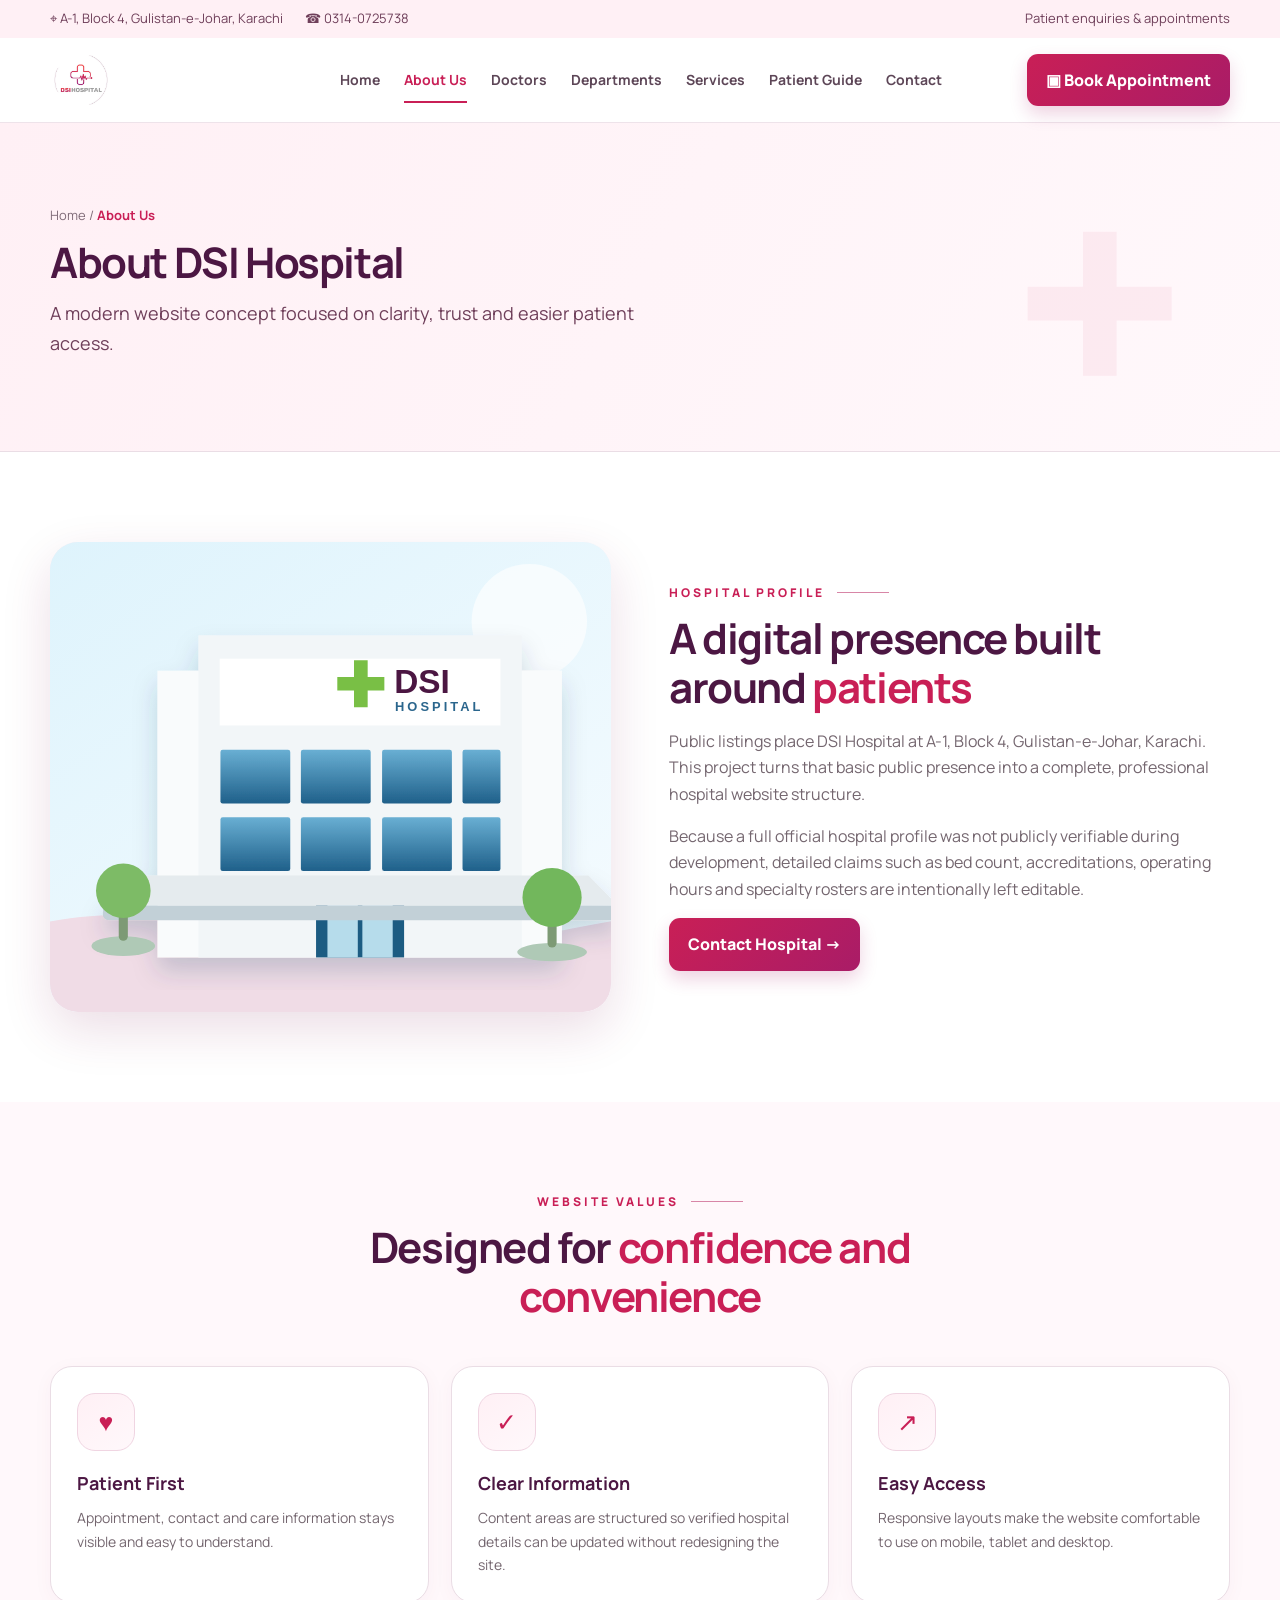
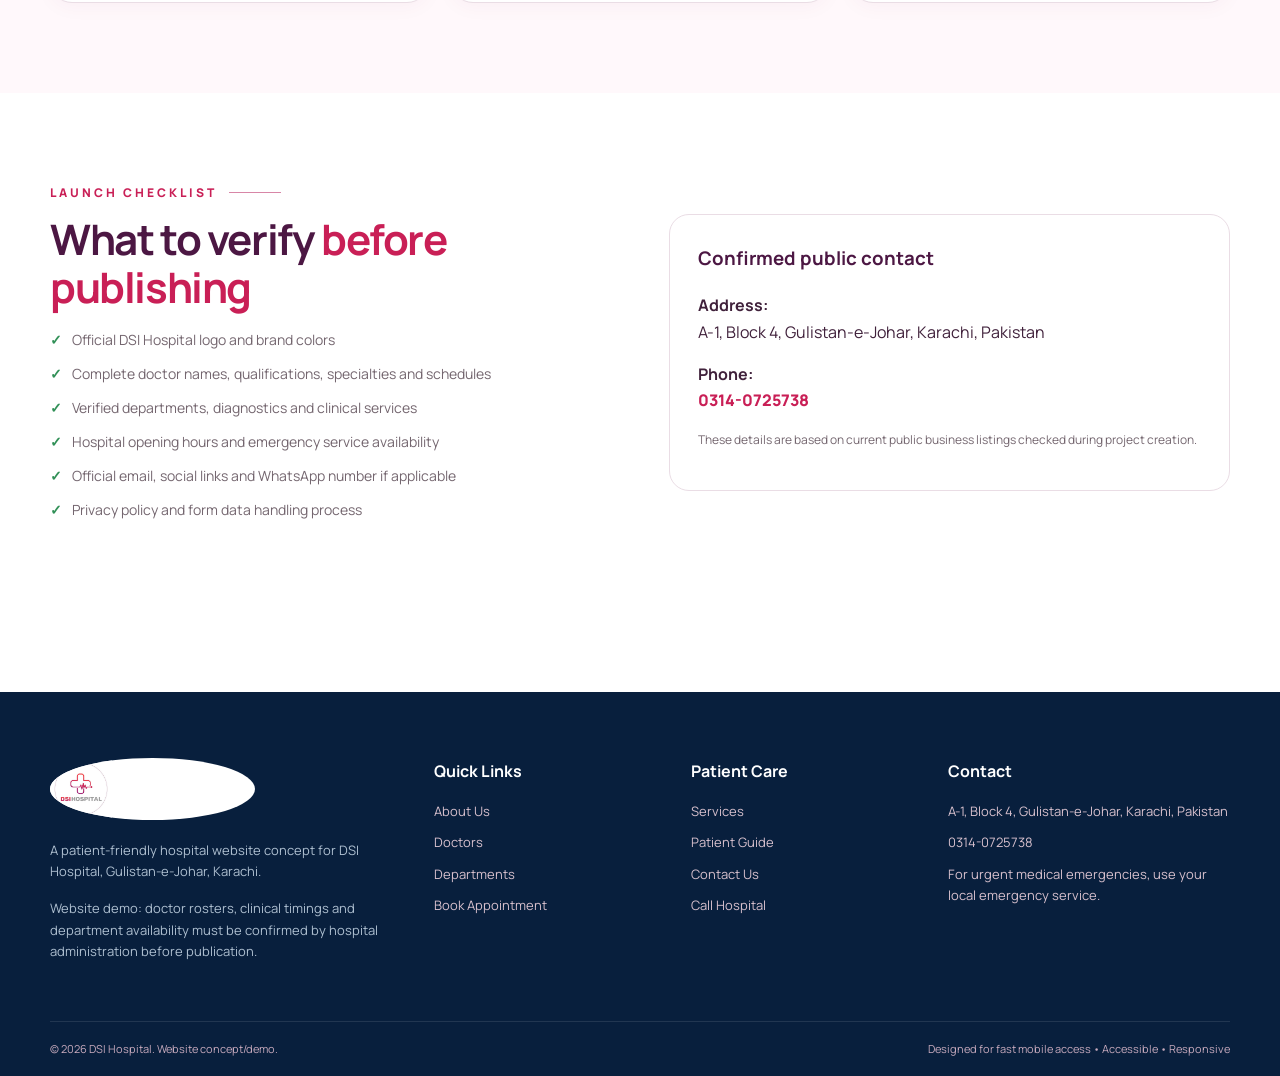
==== about.html @ d9acdf8b "Create DSI Hospital website with branded theme" ====
<!doctype html><html lang="en"><head><meta charset="utf-8"><meta name="viewport" content="width=device-width,initial-scale=1"><title>About Us | DSI Hospital</title><link rel="stylesheet" href="assets/css/style.css"></head><body data-page="about"><div id="site-header"></div><main>
<section class="page-hero"><div class="container"><div class="breadcrumbs"><a href="index.html">Home</a> / <b>About Us</b></div><h1>About DSI Hospital</h1><p class="lead">A modern website concept focused on clarity, trust and easier patient access.</p></div></section>
<section class="section"><div class="container split"><div class="media-card"><img src="assets/images/hospital-building.svg" alt="DSI Hospital illustration"></div><div class="split-copy"><div class="eyebrow">Hospital Profile</div><h2>A digital presence built around <span>patients</span></h2><p>Public listings place DSI Hospital at A-1, Block 4, Gulistan-e-Johar, Karachi. This project turns that basic public presence into a complete, professional hospital website structure.</p><p>Because a full official hospital profile was not publicly verifiable during development, detailed claims such as bed count, accreditations, operating hours and specialty rosters are intentionally left editable.</p><a href="contact.html" class="btn btn-primary">Contact Hospital →</a></div></div></section>
<section class="section soft"><div class="container"><div class="section-title"><div class="eyebrow" style="justify-content:center">Website Values</div><h2>Designed for <span>confidence and convenience</span></h2></div><div class="grid-3"><div class="card"><div class="service-icon">♥</div><h3>Patient First</h3><p>Appointment, contact and care information stays visible and easy to understand.</p></div><div class="card"><div class="service-icon">✓</div><h3>Clear Information</h3><p>Content areas are structured so verified hospital details can be updated without redesigning the site.</p></div><div class="card"><div class="service-icon">↗</div><h3>Easy Access</h3><p>Responsive layouts make the website comfortable to use on mobile, tablet and desktop.</p></div></div></div></section>
<section class="section"><div class="container split"><div class="split-copy"><div class="eyebrow">Launch Checklist</div><h2>What to verify <span>before publishing</span></h2><ul class="list-clean"><li>Official DSI Hospital logo and brand colors</li><li>Complete doctor names, qualifications, specialties and schedules</li><li>Verified departments, diagnostics and clinical services</li><li>Hospital opening hours and emergency service availability</li><li>Official email, social links and WhatsApp number if applicable</li><li>Privacy policy and form data handling process</li></ul></div><div class="info-panel"><h3>Confirmed public contact</h3><p><b>Address:</b><br>A-1, Block 4, Gulistan-e-Johar, Karachi, Pakistan</p><p><b>Phone:</b><br><a href="tel:+923140725738" style="color:var(--blue);font-weight:800">0314-0725738</a></p><p class="form-note">These details are based on current public business listings checked during project creation.</p></div></div></section>
</main><div id="site-footer"></div><script src="assets/js/main.js"></script></body></html>
---- assets/css/style.css ----
@import url('https://fonts.googleapis.com/css2?family=Manrope:wght@400;500;600;700;800&family=Playfair+Display:wght@700&display=swap');

:root{
  --navy:#4c1743;
  --blue:#c91f56;
  --blue-2:#a91c67;
  --cyan:#fff0f5;
  --green:#c91f56;
  --green-2:#a91c67;
  --ink:#40213b;
  --muted:#74666f;
  --line:#eadde5;
  --bg:#fff8fb;
  --white:#fff;
  --shadow:0 18px 50px rgba(119,23,76,.14);
  --shadow-sm:0 8px 24px rgba(119,23,76,.1);
  --radius:22px;
  --radius-sm:14px;
}
*{box-sizing:border-box}
html{scroll-behavior:smooth}
body{margin:0;font-family:Manrope,Arial,sans-serif;color:var(--ink);background:#fff;line-height:1.65}
a{color:inherit;text-decoration:none}
img{max-width:100%;display:block}
button,input,select,textarea{font:inherit}
.container{width:min(1180px,calc(100% - 40px));margin:auto}
.topbar{background:#fff0f5;color:#6f3f5a;font-size:13px}
.topbar .container{min-height:38px;display:flex;align-items:center;justify-content:space-between;gap:20px}
.topbar .top-items{display:flex;align-items:center;gap:22px;flex-wrap:wrap}
.top-pill{display:flex;align-items:center;gap:7px}
.site-header{position:sticky;top:0;z-index:50;background:rgba(255,255,255,.96);backdrop-filter:blur(14px);border-bottom:1px solid rgba(234,221,229,.8)}
.navbar{height:84px;display:flex;align-items:center;justify-content:space-between;gap:24px}
.brand{display:flex;align-items:center;gap:11px;min-width:max-content}
.brand-logo{width:205px;height:62px;object-fit:contain;object-position:left center;border-radius:50%;background:#fff}
.brand-mark{width:52px;height:52px;position:relative;display:grid;place-items:center}
.brand-mark:before,.brand-mark:after{content:"";position:absolute;background:linear-gradient(135deg,#ef3340,#a91c67);border-radius:12px}
.brand-mark:before{width:19px;height:49px}.brand-mark:after{height:19px;width:49px}
.brand-mark i{position:absolute;width:17px;height:17px;background:#c91f56;border-radius:5px;z-index:2;box-shadow:18px 18px 0 #c91f56,-18px -18px 0 #a91c67}
.brand-text strong{display:block;font-size:26px;line-height:1;letter-spacing:.5px;color:var(--navy)}
.brand-text small{display:block;font-size:9px;letter-spacing:3.7px;font-weight:800;color:#806b78;margin-top:5px}
.nav-links{display:flex;align-items:center;gap:24px;font-size:14px;font-weight:700}
.nav-links a{position:relative;padding:31px 0;color:#5d4657}
.nav-links a:after{content:"";position:absolute;left:0;right:100%;bottom:20px;height:2px;background:var(--green);transition:.25s}
.nav-links a:hover,.nav-links a.active{color:var(--blue)}
.nav-links a:hover:after,.nav-links a.active:after{right:0}
.header-cta,.btn{display:inline-flex;align-items:center;justify-content:center;gap:9px;border:0;border-radius:11px;padding:13px 19px;font-weight:800;cursor:pointer;transition:.25s}
.header-cta,.btn-primary{background:linear-gradient(135deg,#c91f56,#a91c67);color:#fff;box-shadow:0 8px 18px rgba(169,28,103,.2)}
.header-cta:hover,.btn-primary:hover{background:#a91c67;transform:translateY(-1px)}
.btn-secondary{background:#fff;color:var(--navy);border:1px solid #d9b8c8}
.btn-secondary:hover{border-color:var(--blue);color:var(--blue)}
.btn-green{background:#c91f56;color:#fff}
.btn-green:hover{background:#a91c67}
.mobile-toggle{display:none;background:none;border:0;font-size:26px;color:var(--navy);cursor:pointer}

.hero{position:relative;overflow:hidden;background:linear-gradient(112deg,#fff0f5 0%,#fff 47%,#f7eaf3 100%)}
.hero:before{content:"";position:absolute;width:480px;height:480px;border-radius:50%;background:rgba(201,31,86,.08);left:-190px;top:-120px}
.hero-grid{min-height:590px;display:grid;grid-template-columns:1.03fr .97fr;align-items:center;gap:30px}
.eyebrow{font-size:12px;letter-spacing:3px;font-weight:800;color:var(--blue);text-transform:uppercase;display:flex;align-items:center;gap:12px}
.eyebrow:after{content:"";height:1px;width:52px;background:#d886a7}
h1,h2,h3,p{margin-top:0}
h1{font-size:58px;line-height:1.08;margin:18px 0 22px;color:#4c1743;letter-spacing:-2.2px}
h1 span,h2 span{color:var(--blue)}
.lead{font-size:18px;color:#6f3f5a;max-width:650px}
.hero-actions{display:flex;gap:14px;flex-wrap:wrap;margin:30px 0}
.hero-facts{display:flex;gap:28px;flex-wrap:wrap;margin-top:34px;padding-top:26px;border-top:1px solid #ead3df}
.hero-fact{display:flex;align-items:center;gap:10px;font-size:13px;font-weight:700;color:#6f3f5a}
.fact-icon,.mini-icon{width:42px;height:42px;border-radius:13px;display:grid;place-items:center;background:#fff;color:var(--blue);box-shadow:var(--shadow-sm);font-size:20px}
.hero-visual{position:relative;align-self:stretch;display:flex;align-items:flex-end;justify-content:center}
.hero-visual img{width:100%;max-height:560px;object-fit:contain;object-position:bottom}
.hero-card{position:absolute;left:15px;bottom:48px;background:#fff;padding:14px 18px;border-radius:16px;box-shadow:var(--shadow);display:flex;align-items:center;gap:12px}
.hero-card strong{display:block;font-size:22px;color:var(--navy)}
.hero-card small{color:var(--muted)}

.quick-strip{position:relative;z-index:3;margin-top:-18px}
.quick-grid{display:grid;grid-template-columns:repeat(4,1fr);background:#fff;border-radius:18px;box-shadow:var(--shadow);overflow:hidden}
.quick-card{padding:25px 24px;display:flex;align-items:center;gap:15px;border-right:1px solid var(--line)}
.quick-card:last-child{border-right:0}.quick-card strong{display:block;font-size:15px}.quick-card span{font-size:12px;color:var(--muted)}

.section{padding:90px 0}.section.soft{background:var(--bg)}
.section-title{text-align:center;max-width:760px;margin:0 auto 45px}
.section-title h2,.split-copy h2,.page-hero h1{font-size:42px;line-height:1.16;margin:12px 0 16px;color:var(--navy);letter-spacing:-1.4px}
.section-title p,.split-copy p{color:var(--muted)}
.grid-4{display:grid;grid-template-columns:repeat(4,1fr);gap:18px}
.grid-3{display:grid;grid-template-columns:repeat(3,1fr);gap:22px}
.card{background:#fff;border:1px solid var(--line);border-radius:var(--radius);padding:26px;box-shadow:0 4px 20px rgba(119,23,76,.04);transition:.25s}
.card:hover{transform:translateY(-4px);box-shadow:var(--shadow-sm);border-color:#ecd4e0}
.service-icon{width:58px;height:58px;border-radius:18px;background:linear-gradient(145deg,#fff0f5,#fff8fb);display:grid;place-items:center;font-size:25px;color:var(--blue);margin-bottom:18px;border:1px solid #f0d5e2}
.card h3{font-size:18px;margin-bottom:8px;color:var(--navy)}
.card p{color:var(--muted);font-size:14px;margin-bottom:0}.card .link{margin-top:16px;display:inline-flex;color:var(--blue);font-weight:800;font-size:13px}

.split{display:grid;grid-template-columns:1fr 1fr;gap:58px;align-items:center}
.media-card{position:relative;border-radius:28px;overflow:hidden;background:linear-gradient(145deg,#f9e8f0,#fff8fb);box-shadow:var(--shadow)}
.media-card img{width:100%;min-height:470px;object-fit:cover}
.overlay-stat{position:absolute;left:25px;bottom:25px;background:#fff;padding:14px 18px;border-radius:15px;box-shadow:var(--shadow-sm)}
.overlay-stat strong{display:block;color:var(--navy);font-size:18px}.overlay-stat span{font-size:12px;color:var(--muted)}
.check-grid{display:grid;grid-template-columns:1fr 1fr;gap:18px;margin:25px 0 32px}
.check-item{display:flex;gap:11px}.check-item b{color:var(--navy);font-size:14px}.check-item p{font-size:12px;margin:3px 0 0}.check-dot{width:31px;height:31px;border-radius:10px;background:#e8f7ef;color:#2f9b52;display:grid;place-items:center;flex:0 0 auto;font-weight:900}

.stats{background:linear-gradient(120deg,#4c1743,#8f1d61);color:#fff}
.stats-grid{display:grid;grid-template-columns:repeat(4,1fr)}
.stat{padding:40px 28px;text-align:center;border-right:1px solid rgba(255,255,255,.15)}.stat:last-child{border-right:0}.stat strong{display:block;font-size:34px}.stat span{font-size:13px;color:#f8dce9}

.doctor-card{padding:0;overflow:hidden}.doctor-photo{height:240px;background:linear-gradient(155deg,#f9e8f0,#fff6fa);display:grid;place-items:end center;overflow:hidden}.doctor-photo img{height:95%;object-fit:contain}.doctor-info{padding:22px}.doctor-info .role{font-size:12px;color:var(--blue);font-weight:800;text-transform:uppercase;letter-spacing:.8px}.doctor-info h3{margin:5px 0}.doctor-info p{font-size:13px}

.cta-band{background:linear-gradient(115deg,#4c1743,#a91c67);color:#fff;border-radius:30px;padding:48px 52px;display:flex;align-items:center;justify-content:space-between;gap:30px;overflow:hidden;position:relative}.cta-band:after{content:"+";font-size:240px;line-height:1;position:absolute;right:170px;top:-67px;color:rgba(255,255,255,.055);font-weight:800}.cta-band h2{margin:0 0 10px;font-size:34px}.cta-band p{margin:0;color:#f8dce9;max-width:650px}

.page-hero{padding:82px 0 74px;background:linear-gradient(120deg,#fff0f5,#fff8fb);border-bottom:1px solid #eadde5;position:relative;overflow:hidden}.page-hero:after{content:"+";position:absolute;right:7%;top:-90px;font-size:320px;color:rgba(201,31,86,.06);font-weight:800}.page-hero h1{margin-bottom:12px}.breadcrumbs{font-size:13px;color:#806b78}.breadcrumbs b{color:var(--blue)}

.info-panel{background:#fff;border:1px solid var(--line);border-radius:20px;padding:28px}.info-panel h3{color:var(--navy)}
.timeline{position:relative;padding-left:24px}.timeline:before{content:"";position:absolute;left:6px;top:7px;bottom:7px;width:2px;background:#ead3df}.timeline-item{position:relative;margin-bottom:25px}.timeline-item:before{content:"";position:absolute;left:-23px;top:7px;width:12px;height:12px;border:3px solid #fff;background:var(--green);border-radius:50%;box-shadow:0 0 0 2px #b8de9d}.timeline-item h3{margin-bottom:5px}

.table-wrap{overflow:auto;border:1px solid var(--line);border-radius:18px;background:#fff}table{width:100%;border-collapse:collapse;min-width:700px}th,td{padding:16px 18px;border-bottom:1px solid var(--line);text-align:left;font-size:14px}th{background:#fff0f5;color:var(--navy);font-size:12px;text-transform:uppercase;letter-spacing:.8px}tr:last-child td{border-bottom:0}

.form-card{background:#fff;border:1px solid var(--line);border-radius:24px;padding:30px;box-shadow:var(--shadow-sm)}.form-grid{display:grid;grid-template-columns:1fr 1fr;gap:18px}.field.full{grid-column:1/-1}.field label{display:block;font-size:12px;font-weight:800;color:#6f3f5a;margin:0 0 7px}.field input,.field select,.field textarea{width:100%;border:1px solid #eadde5;background:#fbfdff;border-radius:11px;padding:13px 14px;outline:none;color:var(--ink);transition:.2s}.field input:focus,.field select:focus,.field textarea:focus{border-color:#d886a7;box-shadow:0 0 0 3px rgba(201,31,86,.08)}.field textarea{min-height:120px;resize:vertical}.form-note{font-size:12px;color:var(--muted);margin-top:13px}.alert{display:none;margin-top:17px;border-radius:12px;padding:12px 14px;font-size:13px;font-weight:700}.alert.success{display:block;background:#e9f8ee;color:#236f3a}.alert.error{display:block;background:#fff0ef;color:#a3322d}
.contact-list{display:grid;gap:16px}.contact-item{display:flex;gap:13px;align-items:flex-start}.contact-item .mini-icon{box-shadow:none;background:#fff0f5;flex:0 0 auto}.contact-item strong{display:block;font-size:14px;color:var(--navy)}.contact-item span,.contact-item a{font-size:13px;color:var(--muted)}
.map-box{height:360px;border-radius:24px;overflow:hidden;border:1px solid var(--line);background:linear-gradient(145deg,#f8eaf1,#f8fbfc);position:relative;display:grid;place-items:center}.map-grid{position:absolute;inset:0;background-image:linear-gradient(#e8cfdc 1px,transparent 1px),linear-gradient(90deg,#e8cfdc 1px,transparent 1px);background-size:42px 42px;opacity:.6;transform:rotate(-5deg) scale(1.2)}.map-pin{z-index:2;text-align:center;background:#fff;padding:18px 22px;border-radius:17px;box-shadow:var(--shadow)}.map-pin b{display:block;color:var(--navy)}.map-pin span{font-size:12px;color:var(--muted)}

.faq{display:grid;gap:12px}.faq-item{border:1px solid var(--line);border-radius:14px;background:#fff;overflow:hidden}.faq-q{width:100%;border:0;background:#fff;padding:18px 20px;text-align:left;display:flex;justify-content:space-between;align-items:center;color:var(--navy);font-weight:800;cursor:pointer}.faq-a{display:none;padding:0 20px 18px;color:var(--muted);font-size:14px}.faq-item.open .faq-a{display:block}.faq-item.open .faq-q span{transform:rotate(45deg)}

.footer{background:#081f3d;color:#ead5e1;margin-top:80px}.footer-main{padding:66px 0 45px;display:grid;grid-template-columns:1.2fr .75fr .75fr 1fr;gap:45px}.footer .brand-text strong{color:#fff}.footer .brand-text small{color:#d7c0cd}.footer p{color:#aebfd0;font-size:13px}.footer h4{color:#fff;margin:0 0 17px}.footer-links{display:grid;gap:10px;font-size:13px;color:#d7c0cd}.footer-links a:hover{color:#fff}.footer-bottom{border-top:1px solid rgba(255,255,255,.1);padding:18px 0;display:flex;justify-content:space-between;gap:20px;font-size:11px;color:#c7aabd}.footer-note{font-size:11px;color:#c7aabd;margin-top:16px}

.badge{display:inline-flex;padding:6px 10px;border-radius:999px;font-size:11px;font-weight:800;background:#fff0f5;color:var(--blue)}
.notice{background:#fff8df;border:1px solid #f2dea1;color:#79601f;padding:14px 16px;border-radius:13px;font-size:12px;margin-bottom:22px}
.list-clean{padding:0;margin:0;list-style:none;display:grid;gap:11px}.list-clean li{display:flex;gap:10px;color:var(--muted);font-size:14px}.list-clean li:before{content:"✓";color:#319057;font-weight:900}

@media (max-width:1000px){
  .topbar{display:none}.navbar{height:76px}.nav-links{position:fixed;top:76px;left:0;right:0;background:#fff;display:none;flex-direction:column;align-items:stretch;gap:0;padding:10px 25px 24px;box-shadow:0 18px 30px rgba(119,23,76,.12)}.nav-links.open{display:flex}.nav-links a{padding:14px 0;border-bottom:1px solid var(--line)}.nav-links a:after{display:none}.header-cta{display:none}.mobile-toggle{display:block}.hero-grid{grid-template-columns:1fr;min-height:auto;padding-top:70px}.hero-visual{min-height:380px}.hero-visual img{max-height:420px}.quick-grid,.grid-4{grid-template-columns:repeat(2,1fr)}.quick-card:nth-child(2){border-right:0}.quick-card:nth-child(-n+2){border-bottom:1px solid var(--line)}.split{grid-template-columns:1fr}.grid-3{grid-template-columns:repeat(2,1fr)}.footer-main{grid-template-columns:1fr 1fr}.cta-band{padding:38px;align-items:flex-start;flex-direction:column}.stats-grid{grid-template-columns:repeat(2,1fr)}.stat:nth-child(2){border-right:0}.stat:nth-child(-n+2){border-bottom:1px solid rgba(255,255,255,.15)}}
@media (max-width:640px){
  .container{width:min(100% - 28px,1180px)}.brand-logo{width:175px;height:56px}.brand-text strong{font-size:22px}.brand-text small{font-size:7px;letter-spacing:2.5px}.brand-mark{width:45px;height:45px;transform:scale(.85)}h1{font-size:41px;letter-spacing:-1.5px}.lead{font-size:16px}.hero-grid{padding-top:55px}.hero-facts{gap:16px}.hero-visual{min-height:310px}.hero-card{left:0;bottom:22px}.quick-grid,.grid-4,.grid-3,.check-grid,.form-grid,.stats-grid,.footer-main{grid-template-columns:1fr}.quick-card{border-right:0;border-bottom:1px solid var(--line)!important}.quick-card:last-child{border-bottom:0!important}.section{padding:65px 0}.section-title h2,.split-copy h2,.page-hero h1{font-size:34px}.media-card img{min-height:340px}.stat{border-right:0;border-bottom:1px solid rgba(255,255,255,.15)}.stat:last-child{border-bottom:0}.cta-band{border-radius:22px;padding:30px 24px}.cta-band h2{font-size:28px}.footer-main{gap:30px}.footer-bottom{flex-direction:column}.field.full{grid-column:auto}.page-hero{padding:60px 0 52px}}
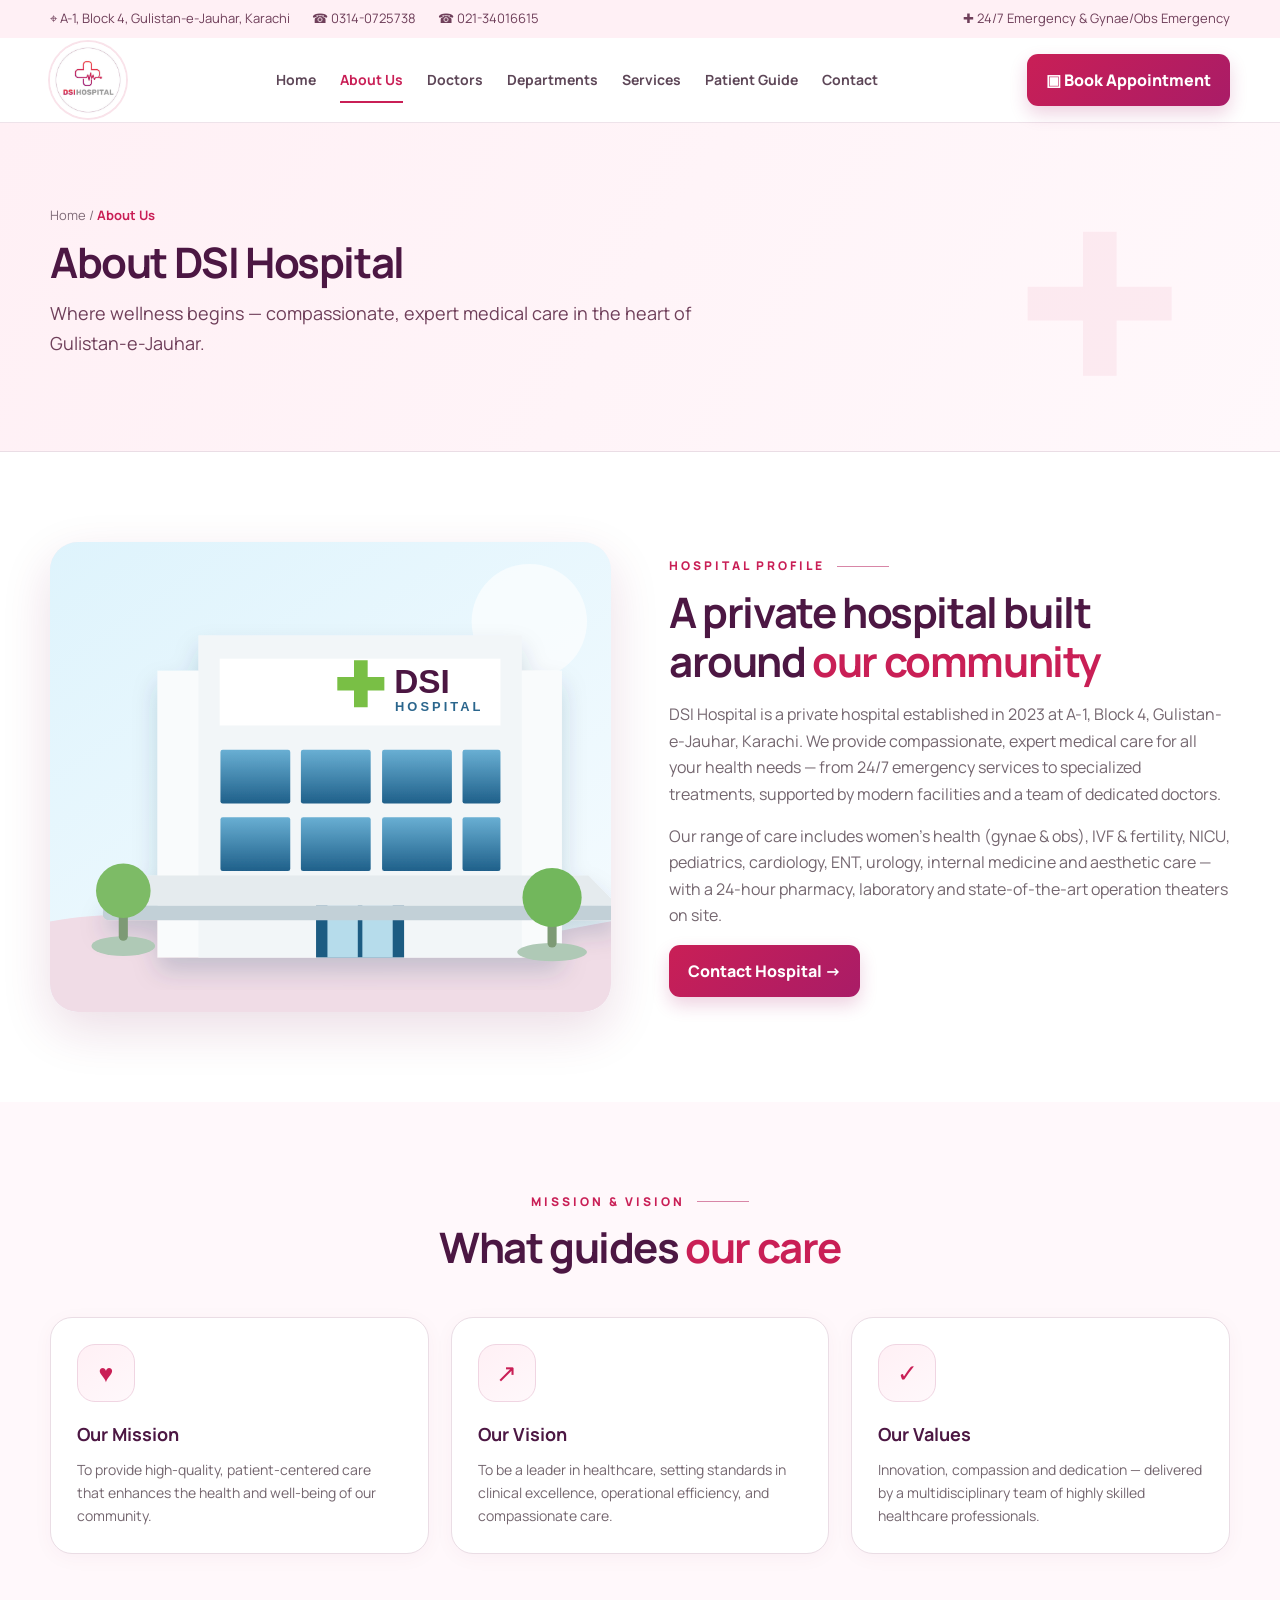
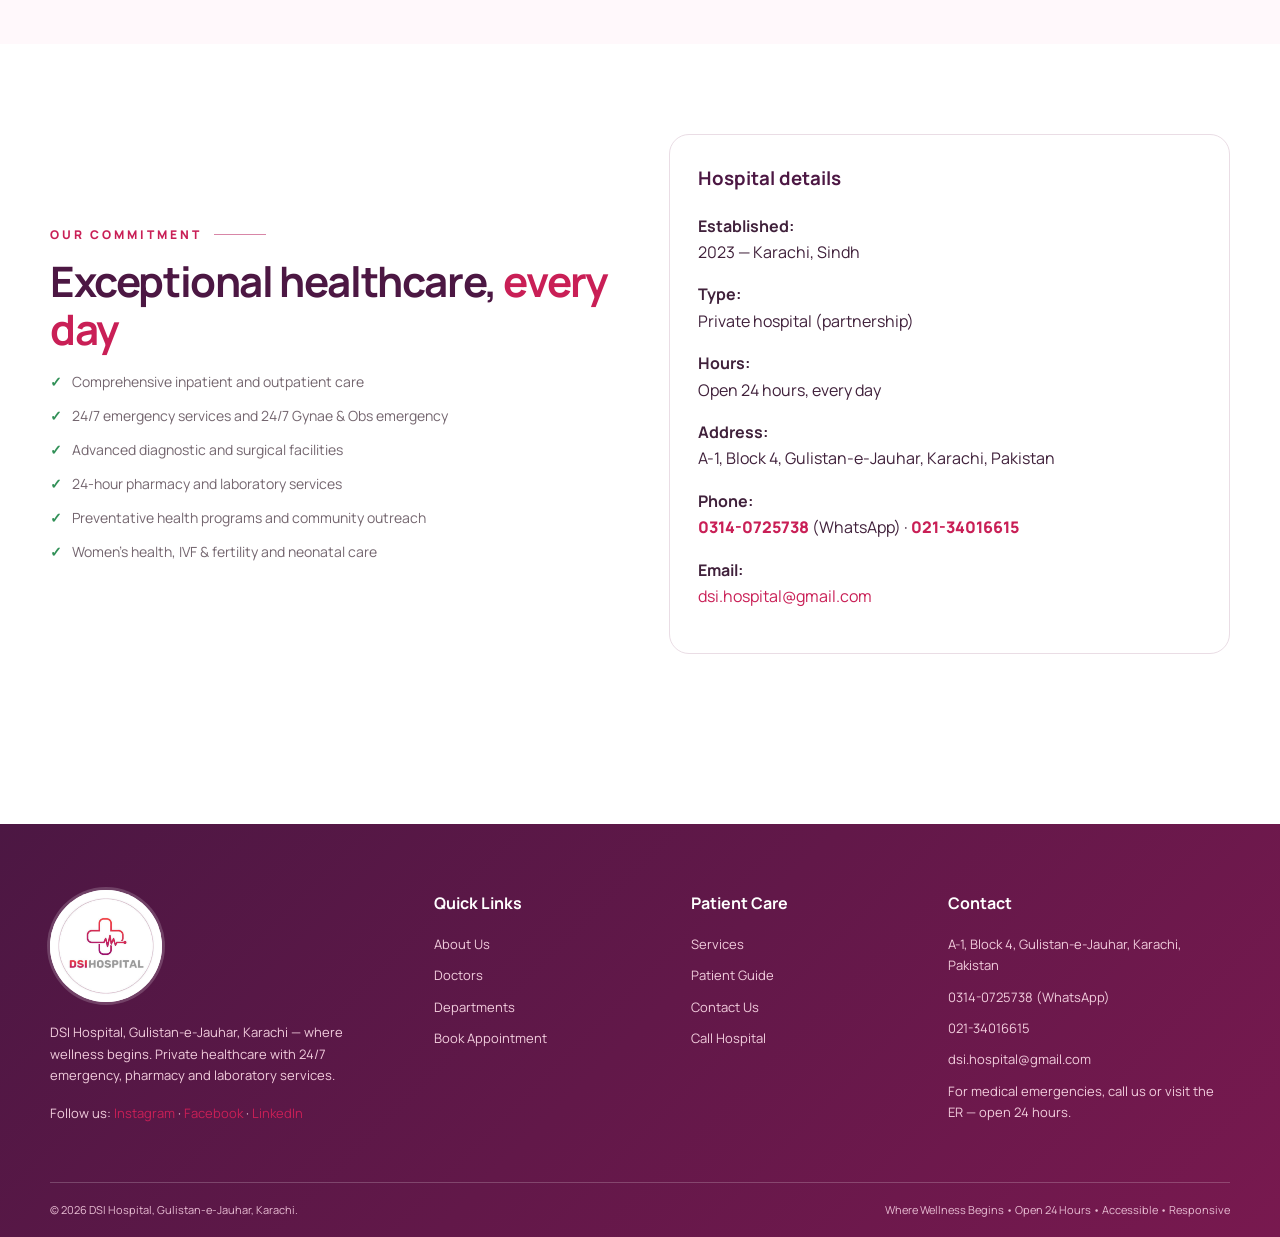
==== commit 59a2e5f1: "Update hospital website content for DSI Hospital Karachi: Revise departments, doctors, index, patien" ====
--- a/about.html
+++ b/about.html
@@ -1,6 +1,6 @@
-<!doctype html><html lang="en"><head><meta charset="utf-8"><meta name="viewport" content="width=device-width,initial-scale=1"><title>About Us | DSI Hospital</title><link rel="stylesheet" href="assets/css/style.css"></head><body data-page="about"><div id="site-header"></div><main>
-<section class="page-hero"><div class="container"><div class="breadcrumbs"><a href="index.html">Home</a> / <b>About Us</b></div><h1>About DSI Hospital</h1><p class="lead">A modern website concept focused on clarity, trust and easier patient access.</p></div></section>
-<section class="section"><div class="container split"><div class="media-card"><img src="assets/images/hospital-building.svg" alt="DSI Hospital illustration"></div><div class="split-copy"><div class="eyebrow">Hospital Profile</div><h2>A digital presence built around <span>patients</span></h2><p>Public listings place DSI Hospital at A-1, Block 4, Gulistan-e-Johar, Karachi. This project turns that basic public presence into a complete, professional hospital website structure.</p><p>Because a full official hospital profile was not publicly verifiable during development, detailed claims such as bed count, accreditations, operating hours and specialty rosters are intentionally left editable.</p><a href="contact.html" class="btn btn-primary">Contact Hospital →</a></div></div></section>
-<section class="section soft"><div class="container"><div class="section-title"><div class="eyebrow" style="justify-content:center">Website Values</div><h2>Designed for <span>confidence and convenience</span></h2></div><div class="grid-3"><div class="card"><div class="service-icon">♥</div><h3>Patient First</h3><p>Appointment, contact and care information stays visible and easy to understand.</p></div><div class="card"><div class="service-icon">✓</div><h3>Clear Information</h3><p>Content areas are structured so verified hospital details can be updated without redesigning the site.</p></div><div class="card"><div class="service-icon">↗</div><h3>Easy Access</h3><p>Responsive layouts make the website comfortable to use on mobile, tablet and desktop.</p></div></div></div></section>
-<section class="section"><div class="container split"><div class="split-copy"><div class="eyebrow">Launch Checklist</div><h2>What to verify <span>before publishing</span></h2><ul class="list-clean"><li>Official DSI Hospital logo and brand colors</li><li>Complete doctor names, qualifications, specialties and schedules</li><li>Verified departments, diagnostics and clinical services</li><li>Hospital opening hours and emergency service availability</li><li>Official email, social links and WhatsApp number if applicable</li><li>Privacy policy and form data handling process</li></ul></div><div class="info-panel"><h3>Confirmed public contact</h3><p><b>Address:</b><br>A-1, Block 4, Gulistan-e-Johar, Karachi, Pakistan</p><p><b>Phone:</b><br><a href="tel:+923140725738" style="color:var(--blue);font-weight:800">0314-0725738</a></p><p class="form-note">These details are based on current public business listings checked during project creation.</p></div></div></section>
+<!doctype html><html lang="en"><head><meta charset="utf-8"><meta name="viewport" content="width=device-width,initial-scale=1"><title>About Us | DSI Hospital Karachi</title><meta name="description" content="About DSI Hospital — a private hospital established in 2023 at A-1, Block 4, Gulistan-e-Jauhar, Karachi. Open 24 hours with emergency, women's health, fertility and diagnostic services."><link rel="stylesheet" href="assets/css/style.css"></head><body data-page="about"><div id="site-header"></div><main>
+<section class="page-hero"><div class="container"><div class="breadcrumbs"><a href="index.html">Home</a> / <b>About Us</b></div><h1>About DSI Hospital</h1><p class="lead">Where wellness begins — compassionate, expert medical care in the heart of Gulistan-e-Jauhar.</p></div></section>
+<section class="section"><div class="container split"><div class="media-card"><img src="assets/images/hospital-building.svg" alt="DSI Hospital illustration"></div><div class="split-copy"><div class="eyebrow">Hospital Profile</div><h2>A private hospital built around <span>our community</span></h2><p>DSI Hospital is a private hospital established in 2023 at A-1, Block 4, Gulistan-e-Jauhar, Karachi. We provide compassionate, expert medical care for all your health needs — from 24/7 emergency services to specialized treatments, supported by modern facilities and a team of dedicated doctors.</p><p>Our range of care includes women's health (gynae & obs), IVF & fertility, NICU, pediatrics, cardiology, ENT, urology, internal medicine and aesthetic care — with a 24-hour pharmacy, laboratory and state-of-the-art operation theaters on site.</p><a href="contact.html" class="btn btn-primary">Contact Hospital →</a></div></div></section>
+<section class="section soft"><div class="container"><div class="section-title"><div class="eyebrow" style="justify-content:center">Mission & Vision</div><h2>What guides <span>our care</span></h2></div><div class="grid-3"><div class="card"><div class="service-icon">♥</div><h3>Our Mission</h3><p>To provide high-quality, patient-centered care that enhances the health and well-being of our community.</p></div><div class="card"><div class="service-icon">↗</div><h3>Our Vision</h3><p>To be a leader in healthcare, setting standards in clinical excellence, operational efficiency, and compassionate care.</p></div><div class="card"><div class="service-icon">✓</div><h3>Our Values</h3><p>Innovation, compassion and dedication — delivered by a multidisciplinary team of highly skilled healthcare professionals.</p></div></div></div></section>
+<section class="section"><div class="container split"><div class="split-copy"><div class="eyebrow">Our Commitment</div><h2>Exceptional healthcare, <span>every day</span></h2><ul class="list-clean"><li>Comprehensive inpatient and outpatient care</li><li>24/7 emergency services and 24/7 Gynae & Obs emergency</li><li>Advanced diagnostic and surgical facilities</li><li>24-hour pharmacy and laboratory services</li><li>Preventative health programs and community outreach</li><li>Women's health, IVF & fertility and neonatal care</li></ul></div><div class="info-panel"><h3>Hospital details</h3><p><b>Established:</b><br>2023 — Karachi, Sindh</p><p><b>Type:</b><br>Private hospital (partnership)</p><p><b>Hours:</b><br>Open 24 hours, every day</p><p><b>Address:</b><br>A-1, Block 4, Gulistan-e-Jauhar, Karachi, Pakistan</p><p><b>Phone:</b><br><a href="tel:+923140725738" style="color:var(--blue);font-weight:800">0314-0725738</a> (WhatsApp) · <a href="tel:+922134016615" style="color:var(--blue);font-weight:800">021-34016615</a></p><p><b>Email:</b><br><a href="mailto:dsi.hospital@gmail.com" style="color:var(--blue)">dsi.hospital@gmail.com</a></p></div></div></section>
 </main><div id="site-footer"></div><script src="assets/js/main.js"></script></body></html>
--- a/assets/css/style.css
+++ b/assets/css/style.css
@@ -31,7 +31,7 @@
 .site-header{position:sticky;top:0;z-index:50;background:rgba(255,255,255,.96);backdrop-filter:blur(14px);border-bottom:1px solid rgba(234,221,229,.8)}
 .navbar{height:84px;display:flex;align-items:center;justify-content:space-between;gap:24px}
 .brand{display:flex;align-items:center;gap:11px;min-width:max-content}
-.brand-logo{width:205px;height:62px;object-fit:contain;object-position:left center;border-radius:50%;background:#fff}
+.brand-logo{width:76px;height:76px;flex:0 0 76px;object-fit:contain;object-position:center;border-radius:50%;background:#fff;box-shadow:0 0 0 2px rgba(201,31,86,.12)}
 .brand-mark{width:52px;height:52px;position:relative;display:grid;place-items:center}
 .brand-mark:before,.brand-mark:after{content:"";position:absolute;background:linear-gradient(135deg,#ef3340,#a91c67);border-radius:12px}
 .brand-mark:before{width:19px;height:49px}.brand-mark:after{height:19px;width:49px}
@@ -117,7 +117,7 @@
 
 .faq{display:grid;gap:12px}.faq-item{border:1px solid var(--line);border-radius:14px;background:#fff;overflow:hidden}.faq-q{width:100%;border:0;background:#fff;padding:18px 20px;text-align:left;display:flex;justify-content:space-between;align-items:center;color:var(--navy);font-weight:800;cursor:pointer}.faq-a{display:none;padding:0 20px 18px;color:var(--muted);font-size:14px}.faq-item.open .faq-a{display:block}.faq-item.open .faq-q span{transform:rotate(45deg)}
 
-.footer{background:#081f3d;color:#ead5e1;margin-top:80px}.footer-main{padding:66px 0 45px;display:grid;grid-template-columns:1.2fr .75fr .75fr 1fr;gap:45px}.footer .brand-text strong{color:#fff}.footer .brand-text small{color:#d7c0cd}.footer p{color:#aebfd0;font-size:13px}.footer h4{color:#fff;margin:0 0 17px}.footer-links{display:grid;gap:10px;font-size:13px;color:#d7c0cd}.footer-links a:hover{color:#fff}.footer-bottom{border-top:1px solid rgba(255,255,255,.1);padding:18px 0;display:flex;justify-content:space-between;gap:20px;font-size:11px;color:#c7aabd}.footer-note{font-size:11px;color:#c7aabd;margin-top:16px}
+.footer{background:linear-gradient(135deg,#4c1743 0%,#78194f 100%);color:#f8dce9;margin-top:80px}.footer-main{padding:66px 0 45px;display:grid;grid-template-columns:1.2fr .75fr .75fr 1fr;gap:45px}.footer .brand{align-items:flex-start}.footer .brand-logo{width:112px;height:112px;flex-basis:112px;box-shadow:0 0 0 3px rgba(255,255,255,.18)}.footer .brand-text strong{color:#fff}.footer .brand-text small{color:#f2cddd}.footer p{color:#f2cddd;font-size:13px}.footer h4{color:#fff;margin:0 0 17px}.footer-links{display:grid;gap:10px;font-size:13px;color:#f2cddd}.footer-links a:hover{color:#fff}.footer-bottom{border-top:1px solid rgba(255,255,255,.2);padding:18px 0;display:flex;justify-content:space-between;gap:20px;font-size:11px;color:#e8bdd3}.footer-note{font-size:11px;color:#e8bdd3;margin-top:16px}
 
 .badge{display:inline-flex;padding:6px 10px;border-radius:999px;font-size:11px;font-weight:800;background:#fff0f5;color:var(--blue)}
 .notice{background:#fff8df;border:1px solid #f2dea1;color:#79601f;padding:14px 16px;border-radius:13px;font-size:12px;margin-bottom:22px}
@@ -126,7 +126,7 @@
 @media (max-width:1000px){
   .topbar{display:none}.navbar{height:76px}.nav-links{position:fixed;top:76px;left:0;right:0;background:#fff;display:none;flex-direction:column;align-items:stretch;gap:0;padding:10px 25px 24px;box-shadow:0 18px 30px rgba(119,23,76,.12)}.nav-links.open{display:flex}.nav-links a{padding:14px 0;border-bottom:1px solid var(--line)}.nav-links a:after{display:none}.header-cta{display:none}.mobile-toggle{display:block}.hero-grid{grid-template-columns:1fr;min-height:auto;padding-top:70px}.hero-visual{min-height:380px}.hero-visual img{max-height:420px}.quick-grid,.grid-4{grid-template-columns:repeat(2,1fr)}.quick-card:nth-child(2){border-right:0}.quick-card:nth-child(-n+2){border-bottom:1px solid var(--line)}.split{grid-template-columns:1fr}.grid-3{grid-template-columns:repeat(2,1fr)}.footer-main{grid-template-columns:1fr 1fr}.cta-band{padding:38px;align-items:flex-start;flex-direction:column}.stats-grid{grid-template-columns:repeat(2,1fr)}.stat:nth-child(2){border-right:0}.stat:nth-child(-n+2){border-bottom:1px solid rgba(255,255,255,.15)}}
 @media (max-width:640px){
-  .container{width:min(100% - 28px,1180px)}.brand-logo{width:175px;height:56px}.brand-text strong{font-size:22px}.brand-text small{font-size:7px;letter-spacing:2.5px}.brand-mark{width:45px;height:45px;transform:scale(.85)}h1{font-size:41px;letter-spacing:-1.5px}.lead{font-size:16px}.hero-grid{padding-top:55px}.hero-facts{gap:16px}.hero-visual{min-height:310px}.hero-card{left:0;bottom:22px}.quick-grid,.grid-4,.grid-3,.check-grid,.form-grid,.stats-grid,.footer-main{grid-template-columns:1fr}.quick-card{border-right:0;border-bottom:1px solid var(--line)!important}.quick-card:last-child{border-bottom:0!important}.section{padding:65px 0}.section-title h2,.split-copy h2,.page-hero h1{font-size:34px}.media-card img{min-height:340px}.stat{border-right:0;border-bottom:1px solid rgba(255,255,255,.15)}.stat:last-child{border-bottom:0}.cta-band{border-radius:22px;padding:30px 24px}.cta-band h2{font-size:28px}.footer-main{gap:30px}.footer-bottom{flex-direction:column}.field.full{grid-column:auto}.page-hero{padding:60px 0 52px}}
+  .container{width:min(100% - 28px,1180px)}.brand-logo{width:68px;height:68px;flex-basis:68px}.footer .brand-logo{width:96px;height:96px;flex-basis:96px}.brand-text strong{font-size:22px}.brand-text small{font-size:7px;letter-spacing:2.5px}.brand-mark{width:45px;height:45px;transform:scale(.85)}h1{font-size:41px;letter-spacing:-1.5px}.lead{font-size:16px}.hero-grid{padding-top:55px}.hero-facts{gap:16px}.hero-visual{min-height:310px}.hero-card{left:0;bottom:22px}.quick-grid,.grid-4,.grid-3,.check-grid,.form-grid,.stats-grid,.footer-main{grid-template-columns:1fr}.quick-card{border-right:0;border-bottom:1px solid var(--line)!important}.quick-card:last-child{border-bottom:0!important}.section{padding:65px 0}.section-title h2,.split-copy h2,.page-hero h1{font-size:34px}.media-card img{min-height:340px}.stat{border-right:0;border-bottom:1px solid rgba(255,255,255,.15)}.stat:last-child{border-bottom:0}.cta-band{border-radius:22px;padding:30px 24px}.cta-band h2{font-size:28px}.footer-main{gap:30px}.footer-bottom{flex-direction:column}.field.full{grid-column:auto}.page-hero{padding:60px 0 52px}}
 
 
 
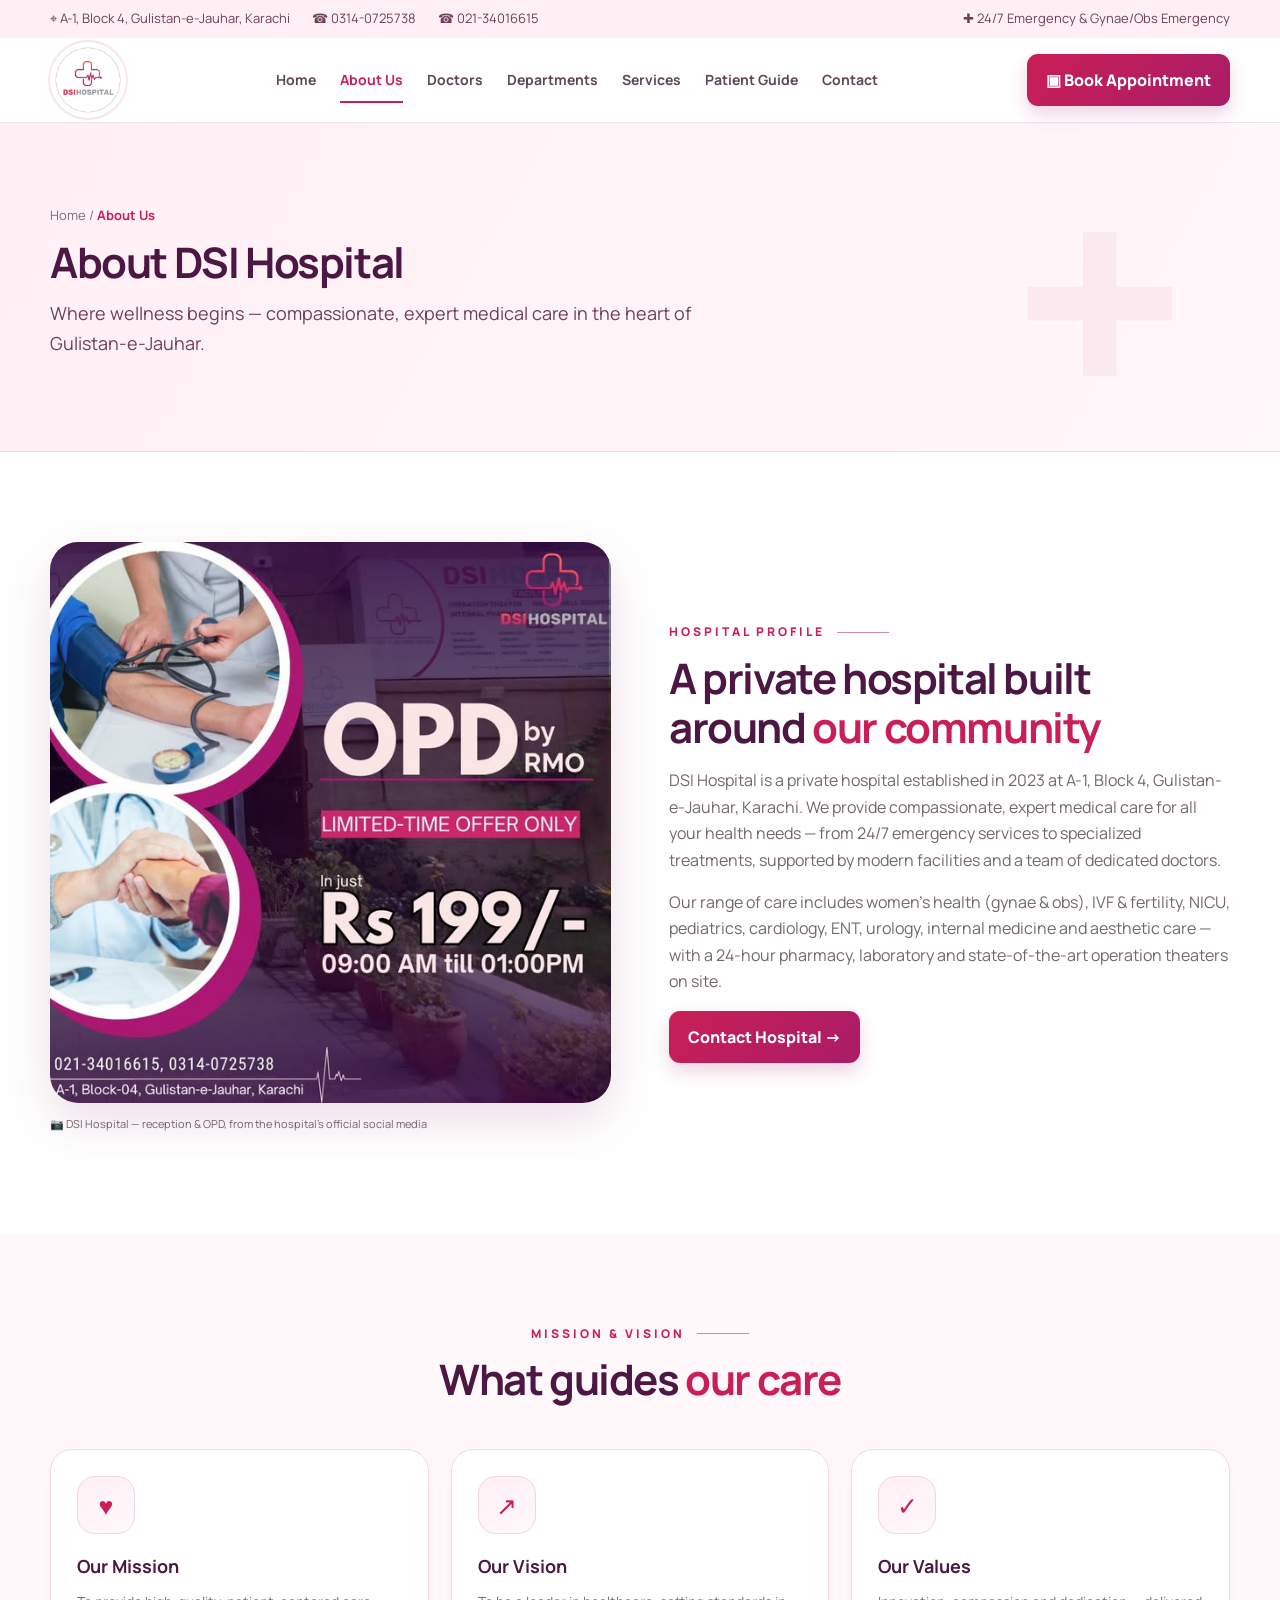
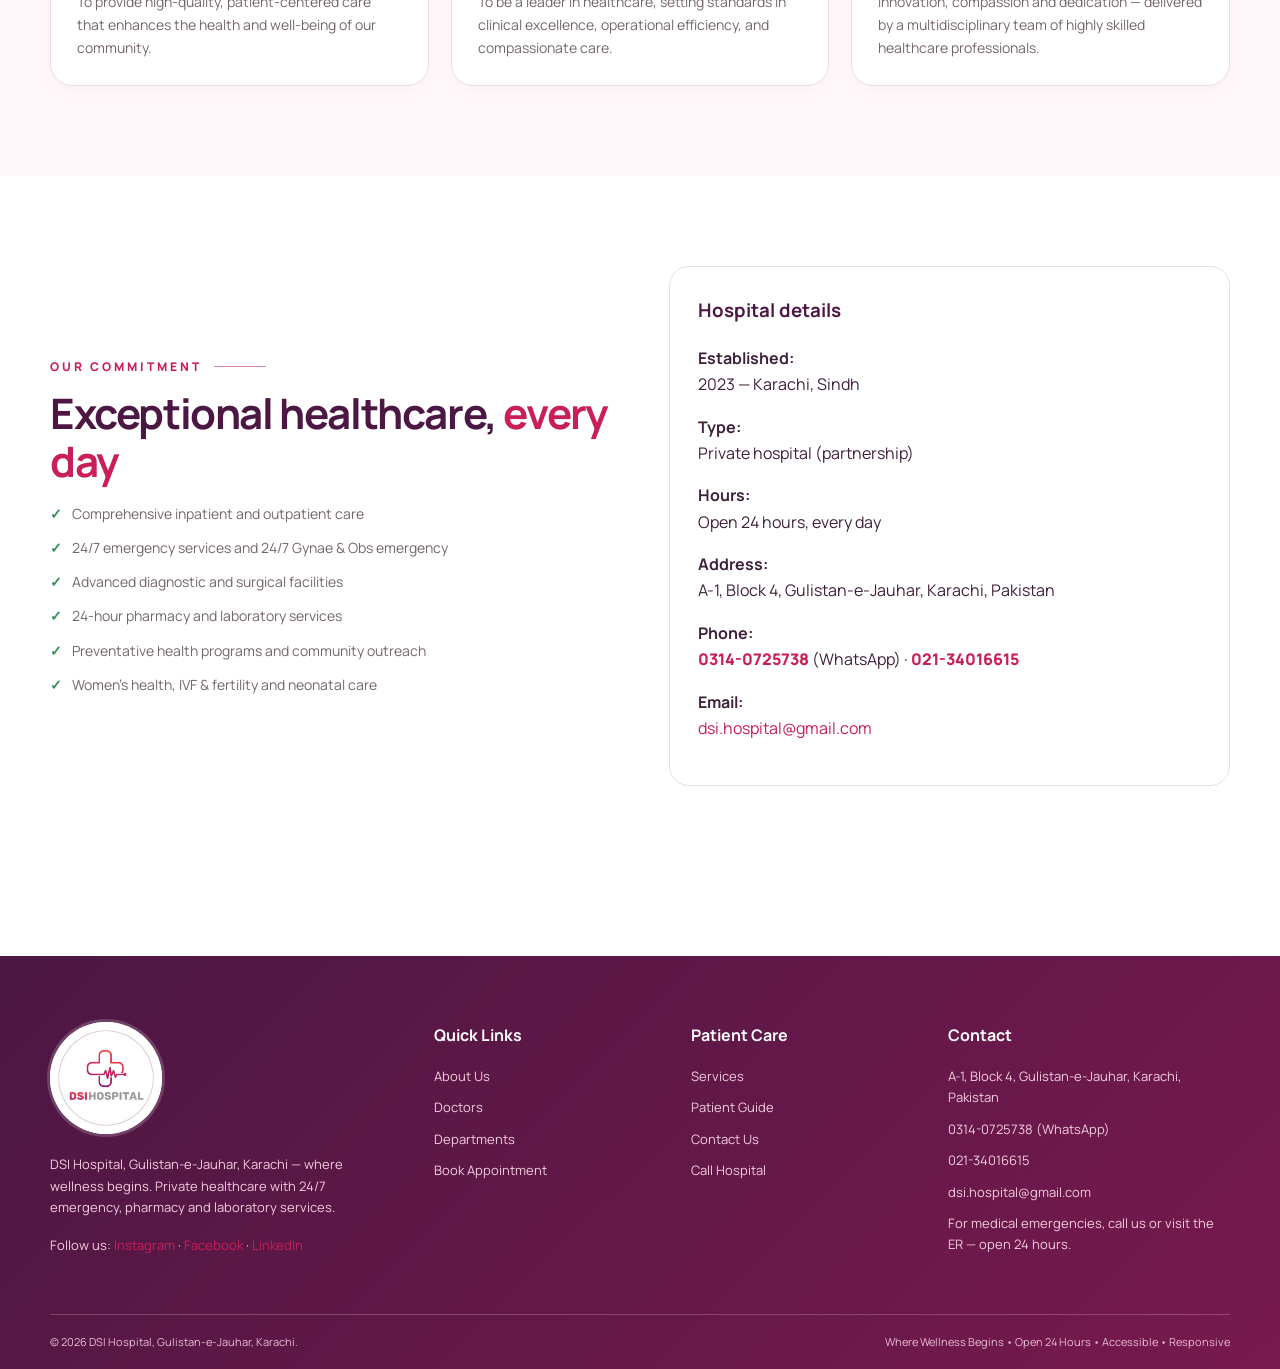
==== commit 7e7afb06: "Refactor code structure for improved readability and maintainability" ====
--- a/about.html
+++ b/about.html
@@ -1,6 +1,6 @@
 <!doctype html><html lang="en"><head><meta charset="utf-8"><meta name="viewport" content="width=device-width,initial-scale=1"><title>About Us | DSI Hospital Karachi</title><meta name="description" content="About DSI Hospital — a private hospital established in 2023 at A-1, Block 4, Gulistan-e-Jauhar, Karachi. Open 24 hours with emergency, women's health, fertility and diagnostic services."><link rel="stylesheet" href="assets/css/style.css"></head><body data-page="about"><div id="site-header"></div><main>
 <section class="page-hero"><div class="container"><div class="breadcrumbs"><a href="index.html">Home</a> / <b>About Us</b></div><h1>About DSI Hospital</h1><p class="lead">Where wellness begins — compassionate, expert medical care in the heart of Gulistan-e-Jauhar.</p></div></section>
-<section class="section"><div class="container split"><div class="media-card"><img src="assets/images/hospital-building.svg" alt="DSI Hospital illustration"></div><div class="split-copy"><div class="eyebrow">Hospital Profile</div><h2>A private hospital built around <span>our community</span></h2><p>DSI Hospital is a private hospital established in 2023 at A-1, Block 4, Gulistan-e-Jauhar, Karachi. We provide compassionate, expert medical care for all your health needs — from 24/7 emergency services to specialized treatments, supported by modern facilities and a team of dedicated doctors.</p><p>Our range of care includes women's health (gynae & obs), IVF & fertility, NICU, pediatrics, cardiology, ENT, urology, internal medicine and aesthetic care — with a 24-hour pharmacy, laboratory and state-of-the-art operation theaters on site.</p><a href="contact.html" class="btn btn-primary">Contact Hospital →</a></div></div></section>
+<section class="section"><div class="container split"><div><div class="media-card"><img src="assets/images/social/opd-reception.jpg" alt="DSI Hospital reception and OPD area, Gulistan-e-Jauhar, Karachi"></div><p class="photo-caption">📷 DSI Hospital — reception & OPD, from the hospital's official social media</p></div><div class="split-copy"><div class="eyebrow">Hospital Profile</div><h2>A private hospital built around <span>our community</span></h2><p>DSI Hospital is a private hospital established in 2023 at A-1, Block 4, Gulistan-e-Jauhar, Karachi. We provide compassionate, expert medical care for all your health needs — from 24/7 emergency services to specialized treatments, supported by modern facilities and a team of dedicated doctors.</p><p>Our range of care includes women's health (gynae & obs), IVF & fertility, NICU, pediatrics, cardiology, ENT, urology, internal medicine and aesthetic care — with a 24-hour pharmacy, laboratory and state-of-the-art operation theaters on site.</p><a href="contact.html" class="btn btn-primary">Contact Hospital →</a></div></div></section>
 <section class="section soft"><div class="container"><div class="section-title"><div class="eyebrow" style="justify-content:center">Mission & Vision</div><h2>What guides <span>our care</span></h2></div><div class="grid-3"><div class="card"><div class="service-icon">♥</div><h3>Our Mission</h3><p>To provide high-quality, patient-centered care that enhances the health and well-being of our community.</p></div><div class="card"><div class="service-icon">↗</div><h3>Our Vision</h3><p>To be a leader in healthcare, setting standards in clinical excellence, operational efficiency, and compassionate care.</p></div><div class="card"><div class="service-icon">✓</div><h3>Our Values</h3><p>Innovation, compassion and dedication — delivered by a multidisciplinary team of highly skilled healthcare professionals.</p></div></div></div></section>
 <section class="section"><div class="container split"><div class="split-copy"><div class="eyebrow">Our Commitment</div><h2>Exceptional healthcare, <span>every day</span></h2><ul class="list-clean"><li>Comprehensive inpatient and outpatient care</li><li>24/7 emergency services and 24/7 Gynae & Obs emergency</li><li>Advanced diagnostic and surgical facilities</li><li>24-hour pharmacy and laboratory services</li><li>Preventative health programs and community outreach</li><li>Women's health, IVF & fertility and neonatal care</li></ul></div><div class="info-panel"><h3>Hospital details</h3><p><b>Established:</b><br>2023 — Karachi, Sindh</p><p><b>Type:</b><br>Private hospital (partnership)</p><p><b>Hours:</b><br>Open 24 hours, every day</p><p><b>Address:</b><br>A-1, Block 4, Gulistan-e-Jauhar, Karachi, Pakistan</p><p><b>Phone:</b><br><a href="tel:+923140725738" style="color:var(--blue);font-weight:800">0314-0725738</a> (WhatsApp) · <a href="tel:+922134016615" style="color:var(--blue);font-weight:800">021-34016615</a></p><p><b>Email:</b><br><a href="mailto:dsi.hospital@gmail.com" style="color:var(--blue)">dsi.hospital@gmail.com</a></p></div></div></section>
 </main><div id="site-footer"></div><script src="assets/js/main.js"></script></body></html>
--- a/assets/css/style.css
+++ b/assets/css/style.css
@@ -102,6 +102,18 @@
 
 .doctor-card{padding:0;overflow:hidden}.doctor-photo{height:240px;background:linear-gradient(155deg,#f9e8f0,#fff6fa);display:grid;place-items:end center;overflow:hidden}.doctor-photo img{height:95%;object-fit:contain}.doctor-info{padding:22px}.doctor-info .role{font-size:12px;color:var(--blue);font-weight:800;text-transform:uppercase;letter-spacing:.8px}.doctor-info h3{margin:5px 0}.doctor-info p{font-size:13px}
 
+/* Real imagery from DSI Hospital's official social pages */
+.card-media{margin:-26px -26px 18px;height:200px;overflow:hidden;background:linear-gradient(145deg,#f9e8f0,#fff8fb);border-bottom:1px solid var(--line)}
+.card-media img{width:100%;height:100%;object-fit:cover}
+.card-media.tall{height:230px}
+.photo-caption{display:flex;align-items:center;gap:8px;font-size:11px;color:var(--muted);margin-top:12px}
+.gallery-grid{display:grid;grid-template-columns:repeat(4,1fr);gap:16px}
+.gallery-item{position:relative;border-radius:var(--radius-sm);overflow:hidden;box-shadow:var(--shadow-sm);border:1px solid var(--line)}
+.gallery-item img{width:100%;aspect-ratio:1/1;object-fit:cover;transition:.3s}
+.gallery-item:hover img{transform:scale(1.05)}
+.gallery-item span{position:absolute;left:10px;bottom:10px;background:rgba(255,255,255,.93);color:var(--navy);font-size:11px;font-weight:800;padding:5px 10px;border-radius:8px}
+.gallery-note{text-align:center;font-size:12px;color:var(--muted);margin-top:16px}
+
 .cta-band{background:linear-gradient(115deg,#4c1743,#a91c67);color:#fff;border-radius:30px;padding:48px 52px;display:flex;align-items:center;justify-content:space-between;gap:30px;overflow:hidden;position:relative}.cta-band:after{content:"+";font-size:240px;line-height:1;position:absolute;right:170px;top:-67px;color:rgba(255,255,255,.055);font-weight:800}.cta-band h2{margin:0 0 10px;font-size:34px}.cta-band p{margin:0;color:#f8dce9;max-width:650px}
 
 .page-hero{padding:82px 0 74px;background:linear-gradient(120deg,#fff0f5,#fff8fb);border-bottom:1px solid #eadde5;position:relative;overflow:hidden}.page-hero:after{content:"+";position:absolute;right:7%;top:-90px;font-size:320px;color:rgba(201,31,86,.06);font-weight:800}.page-hero h1{margin-bottom:12px}.breadcrumbs{font-size:13px;color:#806b78}.breadcrumbs b{color:var(--blue)}
@@ -124,7 +136,7 @@
 .list-clean{padding:0;margin:0;list-style:none;display:grid;gap:11px}.list-clean li{display:flex;gap:10px;color:var(--muted);font-size:14px}.list-clean li:before{content:"✓";color:#319057;font-weight:900}
 
 @media (max-width:1000px){
-  .topbar{display:none}.navbar{height:76px}.nav-links{position:fixed;top:76px;left:0;right:0;background:#fff;display:none;flex-direction:column;align-items:stretch;gap:0;padding:10px 25px 24px;box-shadow:0 18px 30px rgba(119,23,76,.12)}.nav-links.open{display:flex}.nav-links a{padding:14px 0;border-bottom:1px solid var(--line)}.nav-links a:after{display:none}.header-cta{display:none}.mobile-toggle{display:block}.hero-grid{grid-template-columns:1fr;min-height:auto;padding-top:70px}.hero-visual{min-height:380px}.hero-visual img{max-height:420px}.quick-grid,.grid-4{grid-template-columns:repeat(2,1fr)}.quick-card:nth-child(2){border-right:0}.quick-card:nth-child(-n+2){border-bottom:1px solid var(--line)}.split{grid-template-columns:1fr}.grid-3{grid-template-columns:repeat(2,1fr)}.footer-main{grid-template-columns:1fr 1fr}.cta-band{padding:38px;align-items:flex-start;flex-direction:column}.stats-grid{grid-template-columns:repeat(2,1fr)}.stat:nth-child(2){border-right:0}.stat:nth-child(-n+2){border-bottom:1px solid rgba(255,255,255,.15)}}
+  .topbar{display:none}.navbar{height:76px}.nav-links{position:fixed;top:76px;left:0;right:0;background:#fff;display:none;flex-direction:column;align-items:stretch;gap:0;padding:10px 25px 24px;box-shadow:0 18px 30px rgba(119,23,76,.12)}.nav-links.open{display:flex}.nav-links a{padding:14px 0;border-bottom:1px solid var(--line)}.nav-links a:after{display:none}.header-cta{display:none}.mobile-toggle{display:block}.hero-grid{grid-template-columns:1fr;min-height:auto;padding-top:70px}.hero-visual{min-height:380px}.hero-visual img{max-height:420px}.quick-grid,.grid-4,.gallery-grid{grid-template-columns:repeat(2,1fr)}.quick-card:nth-child(2){border-right:0}.quick-card:nth-child(-n+2){border-bottom:1px solid var(--line)}.split{grid-template-columns:1fr}.grid-3{grid-template-columns:repeat(2,1fr)}.footer-main{grid-template-columns:1fr 1fr}.cta-band{padding:38px;align-items:flex-start;flex-direction:column}.stats-grid{grid-template-columns:repeat(2,1fr)}.stat:nth-child(2){border-right:0}.stat:nth-child(-n+2){border-bottom:1px solid rgba(255,255,255,.15)}}
 @media (max-width:640px){
   .container{width:min(100% - 28px,1180px)}.brand-logo{width:68px;height:68px;flex-basis:68px}.footer .brand-logo{width:96px;height:96px;flex-basis:96px}.brand-text strong{font-size:22px}.brand-text small{font-size:7px;letter-spacing:2.5px}.brand-mark{width:45px;height:45px;transform:scale(.85)}h1{font-size:41px;letter-spacing:-1.5px}.lead{font-size:16px}.hero-grid{padding-top:55px}.hero-facts{gap:16px}.hero-visual{min-height:310px}.hero-card{left:0;bottom:22px}.quick-grid,.grid-4,.grid-3,.check-grid,.form-grid,.stats-grid,.footer-main{grid-template-columns:1fr}.quick-card{border-right:0;border-bottom:1px solid var(--line)!important}.quick-card:last-child{border-bottom:0!important}.section{padding:65px 0}.section-title h2,.split-copy h2,.page-hero h1{font-size:34px}.media-card img{min-height:340px}.stat{border-right:0;border-bottom:1px solid rgba(255,255,255,.15)}.stat:last-child{border-bottom:0}.cta-band{border-radius:22px;padding:30px 24px}.cta-band h2{font-size:28px}.footer-main{gap:30px}.footer-bottom{flex-direction:column}.field.full{grid-column:auto}.page-hero{padding:60px 0 52px}}
 
